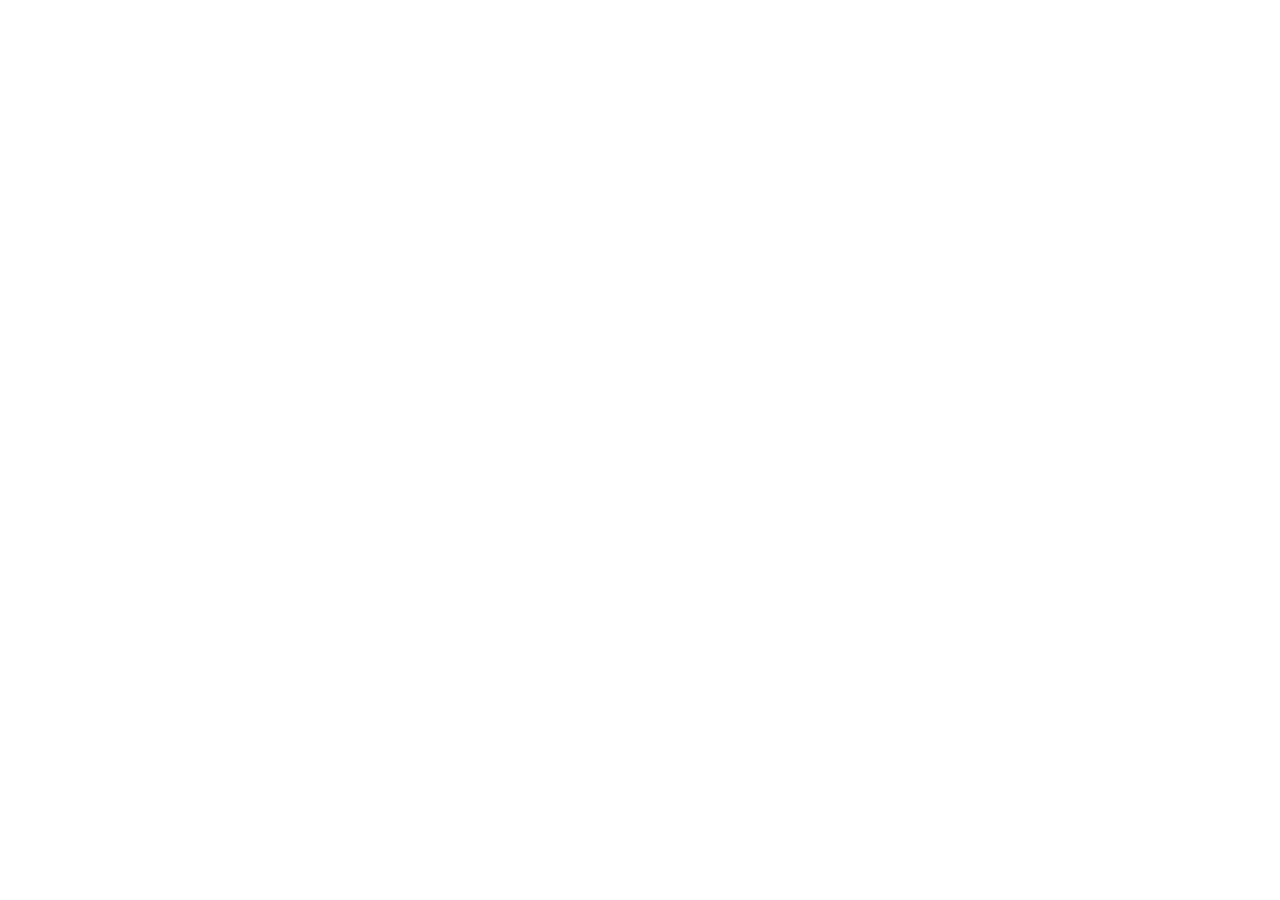
==== about.html @ 048cacef "Init : création du dépôt, arborescence des fichiers et structure HTML de base" ====
<!DOCTYPE html>
<html lang="en">
<head>
    <meta charset="UTF-8">
    <meta name="viewport" content="width=device-width, initial-scale=1.0">
    <title>A propos</title>
</head>
<body>
    
</body>
</html>
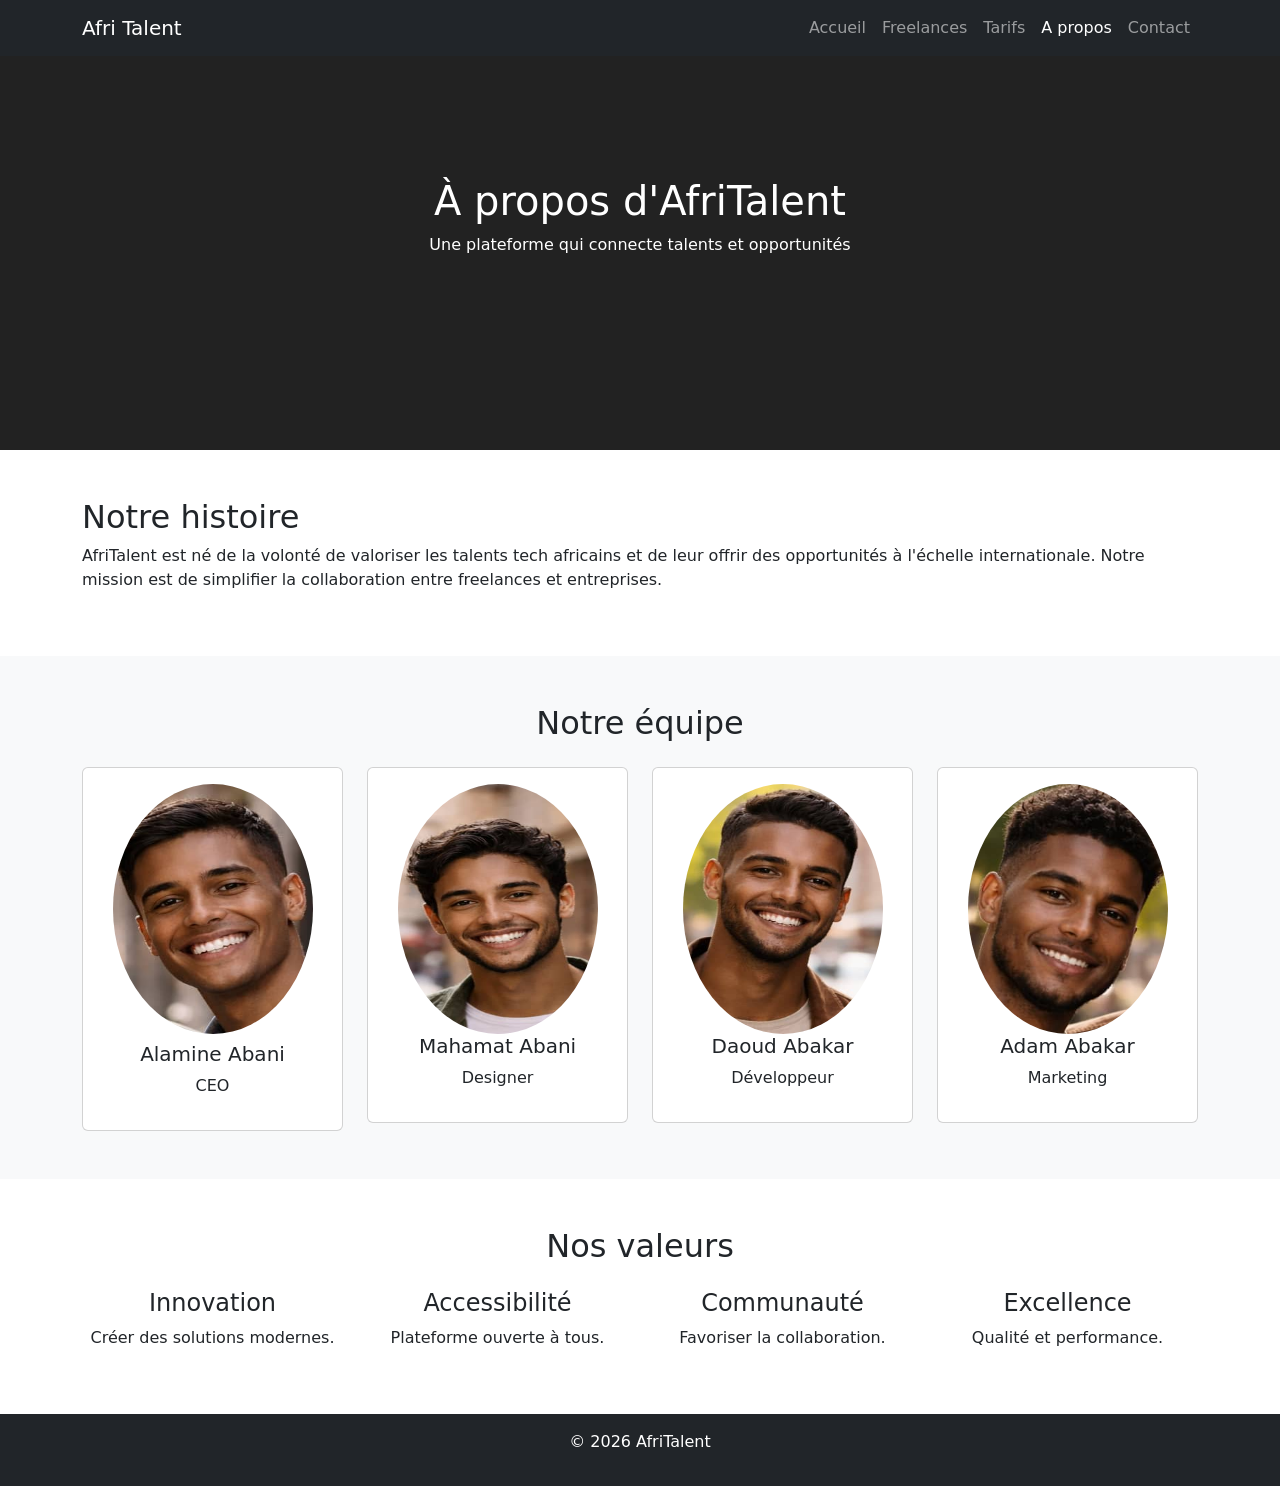
==== commit 6698ac24: "HTML : structure complète des 5 pages avec sections et contenu texte" ====
--- a/about.html
+++ b/about.html
@@ -3,9 +3,130 @@
 <head>
     <meta charset="UTF-8">
     <meta name="viewport" content="width=device-width, initial-scale=1.0">
-    <title>A propos</title>
+    <title>AfriTalent - A propos</title>
+
+     <link href="https://cdn.jsdelivr.net/npm/bootstrap@5.3.0/dist/css/bootstrap.min.css" rel="stylesheet">
+
+    <link rel="stylesheet" href="css/style.css">
 </head>
 <body>
-    
+  
+        <div id="loader">
+        <div class="spinner"></div>
+    </div>
+    <nav class="navbar navbar-expand-lg navbar-dark bg-dark fixed-top">
+        <div class="container">
+            <a class="navbar-brand" href="index.html">Afri <span>Talent</span></a>
+
+            <button class="navbar-toggler" data-bs-toggle="collapse" data-bs-target="#navMenu">
+                <span class="navbar-toggler-icon"></span>
+            </button>
+
+            <div class="collapse navbar-collapse" id="navMenu">
+                <ul class="navbar-nav ms-auto">
+                    <li class="nav-item"><a class="nav-link" href="index.html">Accueil</a></li>
+                    <li class="nav-item"><a class="nav-link" href="freelance.html">Freelances</a></li>
+                    <li class="nav-item"><a class="nav-link" href="tarif.html">Tarifs</a></li>
+                    <li class="nav-item"><a class="nav-link active" href="about.html">A propos</a></li>
+                    <li class="nav-item"><a class="nav-link" href="contact.html">Contact</a></li>
+                </ul>
+            </div>
+        </div>
+    </nav>
+
+    <main>
+
+    <section class="text-center text-white d-flex align-items-center" style="height:50vh; background:#222;">
+        <div class="container">
+            <h1>À propos d'AfriTalent</h1>
+            <p>Une plateforme qui connecte talents et opportunités</p>
+        </div>
+    </section>
+
+    <section class="py-5">
+        <div class="container">
+            <h2>Notre histoire</h2>
+            <p>
+                AfriTalent est né de la volonté de valoriser les talents tech africains et de leur offrir 
+                des opportunités à l'échelle internationale. Notre mission est de simplifier la collaboration 
+                entre freelances et entreprises.
+            </p>
+        </div>
+    </section>
+
+    <section class="py-5 bg-light text-center">
+        <div class="container">
+            <h2>Notre équipe</h2>
+
+            <div class="row mt-4">
+                <div class="col-md-3">
+                    <div class="card p-3">
+                        <img src="images/im7.jpeg" class="rounded-circle mx-auto" alt="" width="200" height="250">
+                        <h5 class="mt-2">Alamine Abani</h5>
+                        <p>CEO</p>
+                    </div>
+                </div>
+
+                <div class="col-md-3">
+                    <div class="card p-3">
+                        <img src="images/im8.jpeg" class="rounded-circle mx-auto" alt="" width="200" height="250">
+                        <h5>Mahamat Abani</h5>
+                            <p>Designer</p>
+                        </div>
+                    </div>
+
+                    <div class="col-md-3">
+                    <div class="card p-3">
+                        <img src="images/im9.jpeg" class="rounded-circle mx-auto" alt="" width="200" height="250">
+                        <h5>Daoud Abakar </h5>
+                        <p>Développeur</p>
+                    </div>
+                </div>
+
+                <div class="col-md-3">
+                    <div class="card p-3">
+                        <img src="images/im10.jpeg" class="rounded-circle mx-auto" alt="" width="200" height="250">
+                        <h5>Adam Abakar</h5>
+                        <p>Marketing</p>
+                    </div>
+                </div>
+            </div>
+        </div>
+    </section>
+
+    <section class="py-5 text-center">
+        <div class="container">
+            <h2>Nos valeurs</h2>
+
+            <div class="row mt-4">
+                <div class="col-md-3">
+                 <h4>Innovation</h4>
+                 <p>Créer des solutions modernes.</p>
+                </div>
+                <div class="col-md-3">
+                    <h4>Accessibilité</h4>
+                    <p>Plateforme ouverte à tous.</p>
+                </div>
+                <div class="col-md-3">
+                    <h4>Communauté</h4>
+                    <p>Favoriser la collaboration.</p>
+                </div>
+             <div class="col-md-3">
+                  <h4>Excellence</h4>
+                  <p>Qualité et performance.</p>
+             </div>
+         </div>
+     </div>
+    </section>
+
+    </main>
+
+    <footer class="bg-dark text-white text-center p-3">
+        <p>© 2026 AfriTalent</p>
+    </footer>
+
+    <script src="https://cdn.jsdelivr.net/npm/bootstrap@5.3.0/dist/js/bootstrap.bundle.min.js"></script>
+    <script src="js/main.js"></script>
+
 </body>
 </html>
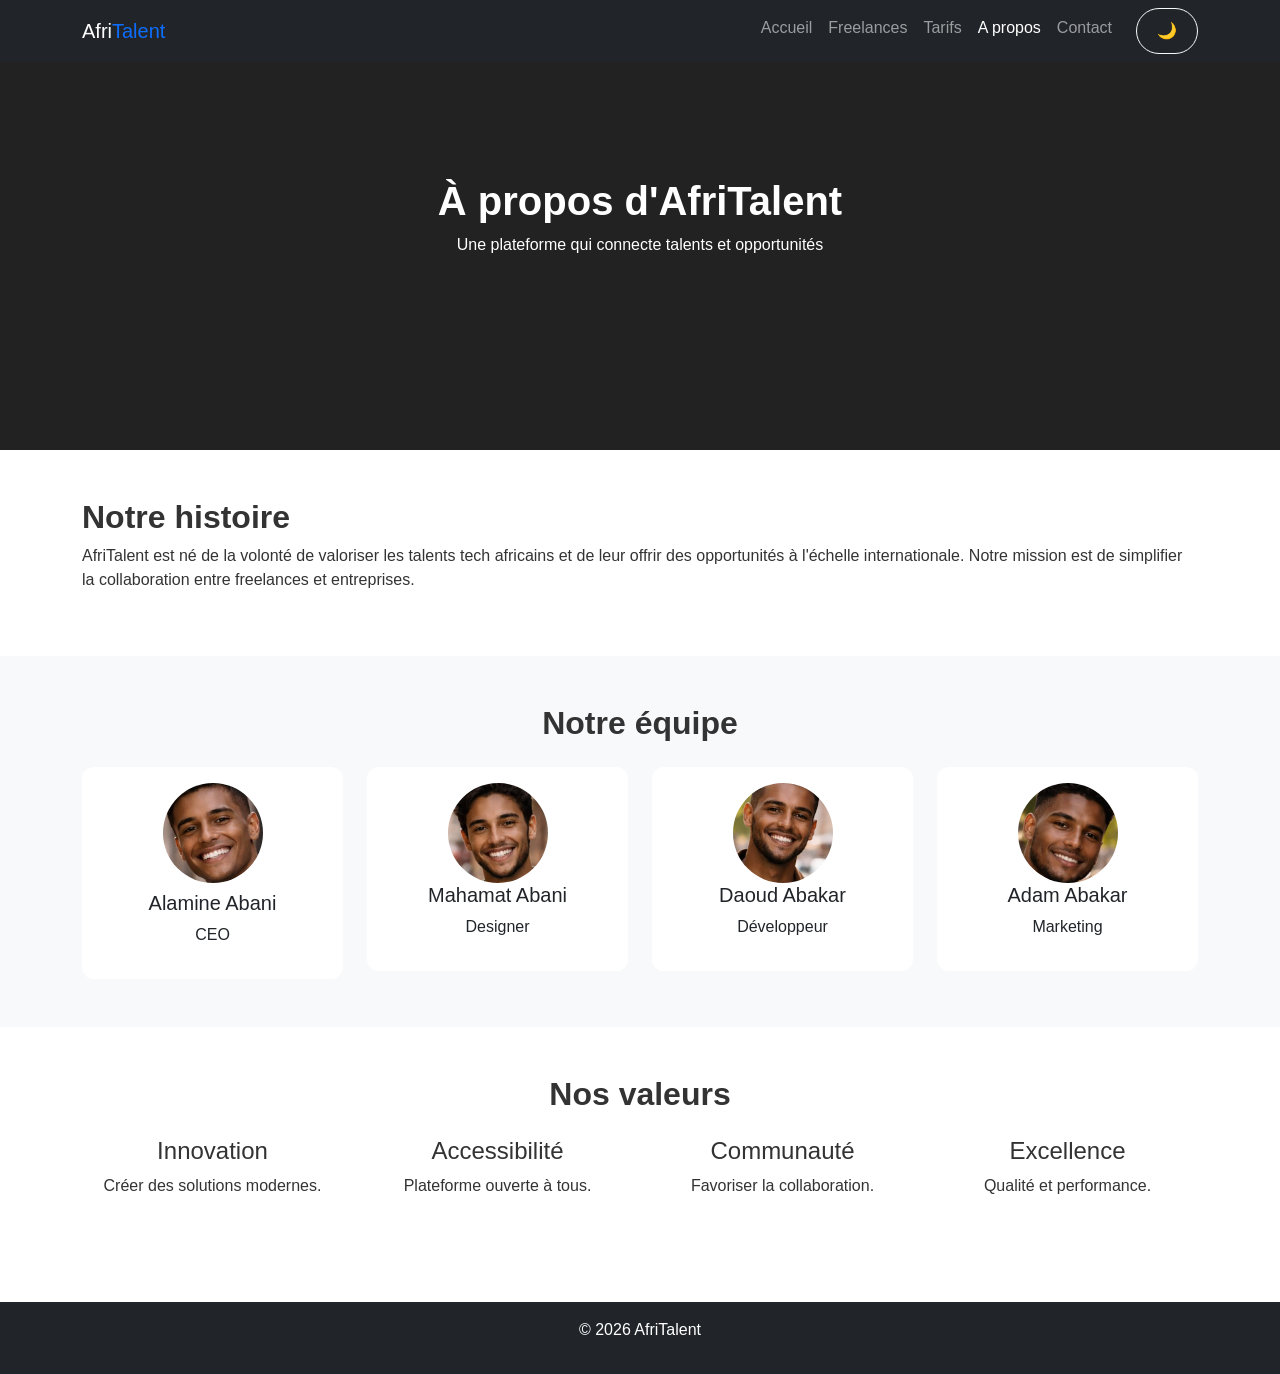
==== commit e1d2a8e3: "JS : dark mode avec localStorage, navbar dynamique au scrol" ====
--- a/about.html
+++ b/about.html
@@ -8,6 +8,7 @@
      <link href="https://cdn.jsdelivr.net/npm/bootstrap@5.3.0/dist/css/bootstrap.min.css" rel="stylesheet">
 
     <link rel="stylesheet" href="css/style.css">
+    <button id="topBtn" style="display:none;">↑</button>
 </head>
 <body>
   
@@ -16,7 +17,7 @@
     </div>
     <nav class="navbar navbar-expand-lg navbar-dark bg-dark fixed-top">
         <div class="container">
-            <a class="navbar-brand" href="index.html">Afri <span>Talent</span></a>
+            <a class="navbar-brand" href="index.html">Afri<span>Talent</span></a>
 
             <button class="navbar-toggler" data-bs-toggle="collapse" data-bs-target="#navMenu">
                 <span class="navbar-toggler-icon"></span>
@@ -29,6 +30,7 @@
                     <li class="nav-item"><a class="nav-link" href="tarif.html">Tarifs</a></li>
                     <li class="nav-item"><a class="nav-link active" href="about.html">A propos</a></li>
                     <li class="nav-item"><a class="nav-link" href="contact.html">Contact</a></li>
+                    <button id="darkModeToggle" class="btn btn-outline-light ms-3">🌙</button>
                 </ul>
             </div>
         </div>
--- a/css/style.css
+++ b/css/style.css
@@ -0,0 +1,158 @@
+:root {
+    --primary: #0d6efd;
+    --dark: #111;
+    --light: #f8f9fa;
+    --text: #333;
+    --radius: 12px;
+}
+
+* {
+    margin: 0;
+    padding: 0;
+    box-sizing: border-box;
+}
+
+body {
+    font-family: Arial, sans-serif;
+    color: var(--text);
+}
+
+.navbar {
+    transition: 0.3s;
+}
+
+.navbar-brand span {
+    color: var(--primary);
+}
+
+#hero {
+    background: linear-gradient(rgba(0,0,0,0.7), rgba(0,0,0,0.7));
+}
+
+#hero {
+    background: linear-gradient(135deg, #0d6efd, #000);
+    color: white;
+}
+
+.bento {
+    display: grid;
+    grid-template-columns: repeat(3, 1fr);
+    gap: 20px;
+}
+
+.bento .card:nth-child(1) {
+    grid-column: span 2;
+}
+
+.bento .card:nth-child(4) {
+    grid-row: span 2;
+}
+
+
+#hero h1 {
+    font-size: 2.8rem;
+    font-weight: bold;
+}
+
+#hero em {
+    color: var(--primary);
+    font-style: normal;
+}
+
+#hero p {
+    font-size: 1.2rem;
+}
+
+section {
+    padding: 60px 0;
+}
+.card {
+    border: none;
+    border-radius: var(--radius);
+    transition: 0.3s;
+}
+
+.card:hover {
+    transform: translateY(-10px) scale(1.02);
+    box-shadow: 0 10px 25px rgba(0,0,0,0.15);
+}
+
+.btn {
+    border-radius: 30px;
+    padding: 10px 20px;
+}
+.carousel-item {
+    min-height: 200px;
+}
+
+.carousel-item p {
+    font-size: 1.2rem;
+}
+
+h1, h2, h3 {
+    font-weight: bold;
+}
+
+footer {
+    margin-top: 40px;
+}
+
+.rounded-circle {
+    width: 100px;
+    height: 100px;
+    object-fit: cover;
+}
+
+.badge {
+    font-size: 0.8rem;
+}
+
+form input, form textarea, form select {
+    border-radius: var(--radius);
+}
+
+iframe {
+    border-radius: var(--radius);
+}
+/*rendre flexible*/
+@media (max-width: 768px) {
+    #hero h1 {
+        font-size: 2rem;
+    }
+}
+/* pour tablette */
+@media (max-width: 992px) {
+    .bento {
+        grid-template-columns: repeat(2, 1fr);
+    }
+}
+
+/* pour telephone */
+@media (max-width: 768px) {
+
+    #hero {
+        height: auto;
+        padding: 80px 20px;
+    }
+
+    #hero h1 {
+        font-size: 1.8rem;
+    }
+
+    .bento {
+        grid-template-columns: 1fr;
+    }
+
+    .navbar {
+        text-align: center;
+    }
+}
+#topBtn {
+    position: fixed;
+    bottom: 20px;
+    right: 20px;
+    padding: 10px;
+    border: none;
+    background: blue;
+    color: white;
+}
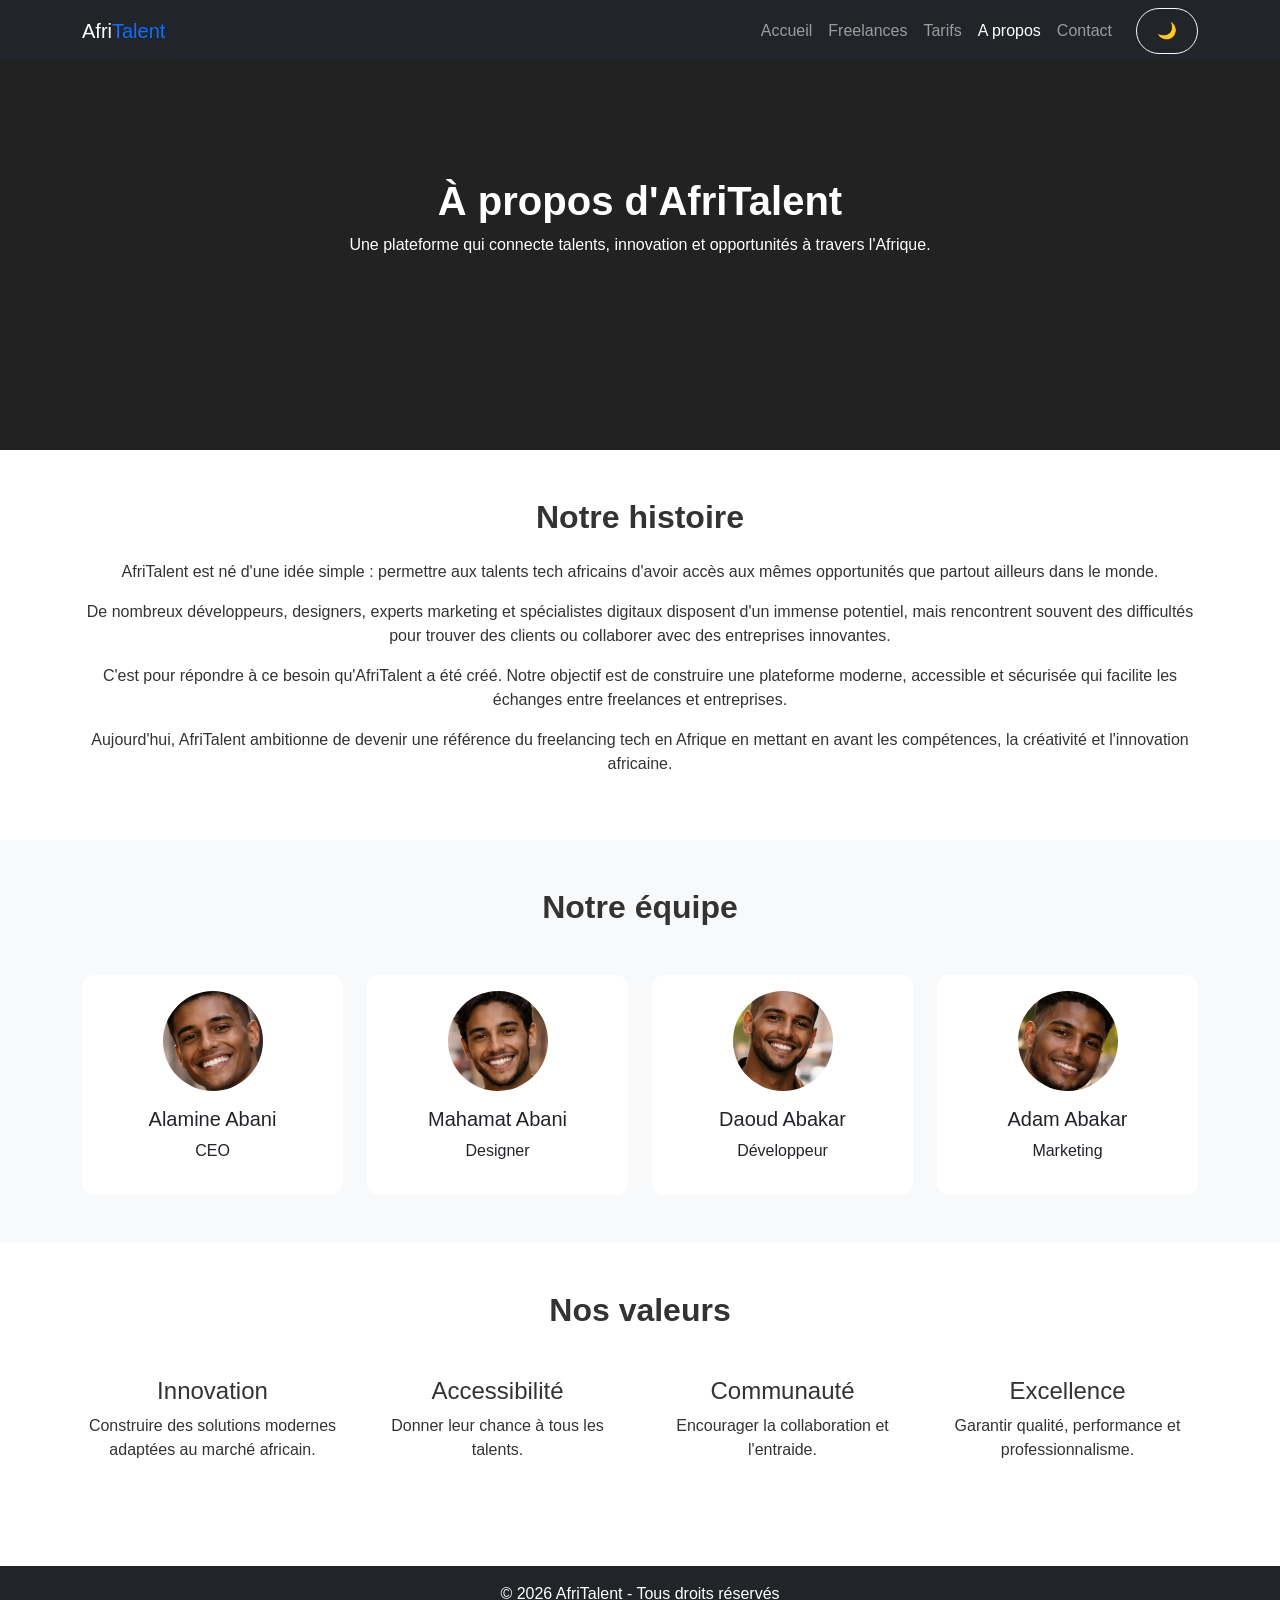
==== commit 375421cf: "JS : compteurs animés au scroll et animations fade-in des sections" ====
--- a/about.html
+++ b/about.html
@@ -1,133 +1,317 @@
 <!DOCTYPE html>
-<html lang="en">
+<html lang="fr">
 <head>
     <meta charset="UTF-8">
     <meta name="viewport" content="width=device-width, initial-scale=1.0">
     <title>AfriTalent - A propos</title>
 
-     <link href="https://cdn.jsdelivr.net/npm/bootstrap@5.3.0/dist/css/bootstrap.min.css" rel="stylesheet">
+    <link href="https://cdn.jsdelivr.net/npm/bootstrap@5.3.0/dist/css/bootstrap.min.css" rel="stylesheet">
 
     <link rel="stylesheet" href="css/style.css">
+</head>
+
+<body>
+
     <button id="topBtn" style="display:none;">↑</button>
-</head>
-<body>
-  
-        <div id="loader">
+
+    <div id="loader">
         <div class="spinner"></div>
     </div>
+
     <nav class="navbar navbar-expand-lg navbar-dark bg-dark fixed-top">
+
         <div class="container">
-            <a class="navbar-brand" href="index.html">Afri<span>Talent</span></a>
-
-            <button class="navbar-toggler" data-bs-toggle="collapse" data-bs-target="#navMenu">
+
+            <a class="navbar-brand" href="index.html">
+                Afri<span>Talent</span>
+            </a>
+
+            <button 
+                class="navbar-toggler"
+                data-bs-toggle="collapse"
+                data-bs-target="#navMenu"
+            >
                 <span class="navbar-toggler-icon"></span>
             </button>
 
             <div class="collapse navbar-collapse" id="navMenu">
-                <ul class="navbar-nav ms-auto">
-                    <li class="nav-item"><a class="nav-link" href="index.html">Accueil</a></li>
-                    <li class="nav-item"><a class="nav-link" href="freelance.html">Freelances</a></li>
-                    <li class="nav-item"><a class="nav-link" href="tarif.html">Tarifs</a></li>
-                    <li class="nav-item"><a class="nav-link active" href="about.html">A propos</a></li>
-                    <li class="nav-item"><a class="nav-link" href="contact.html">Contact</a></li>
-                    <button id="darkModeToggle" class="btn btn-outline-light ms-3">🌙</button>
+
+                <ul class="navbar-nav ms-auto align-items-center">
+
+                    <li class="nav-item">
+                        <a class="nav-link" href="index.html">
+                            Accueil
+                        </a>
+                    </li>
+
+                    <li class="nav-item">
+                        <a class="nav-link" href="freelance.html">
+                            Freelances
+                        </a>
+                    </li>
+
+                    <li class="nav-item">
+                        <a class="nav-link" href="tarif.html">
+                            Tarifs
+                        </a>
+                    </li>
+
+                    <li class="nav-item">
+                        <a class="nav-link active" href="about.html">
+                            A propos
+                        </a>
+                    </li>
+
+                    <li class="nav-item">
+                        <a class="nav-link" href="contact.html">
+                            Contact
+                        </a>
+                    </li>
+
+                    <li class="nav-item">
+                        <button id="darkModeToggle" class="btn btn-outline-light ms-3">
+                            🌙
+                        </button>
+                    </li>
+
                 </ul>
-            </div>
+
+            </div>
+
         </div>
+
     </nav>
 
     <main>
 
-    <section class="text-center text-white d-flex align-items-center" style="height:50vh; background:#222;">
-        <div class="container">
-            <h1>À propos d'AfriTalent</h1>
-            <p>Une plateforme qui connecte talents et opportunités</p>
-        </div>
-    </section>
-
-    <section class="py-5">
-        <div class="container">
-            <h2>Notre histoire</h2>
-            <p>
-                AfriTalent est né de la volonté de valoriser les talents tech africains et de leur offrir 
-                des opportunités à l'échelle internationale. Notre mission est de simplifier la collaboration 
-                entre freelances et entreprises.
-            </p>
-        </div>
-    </section>
-
-    <section class="py-5 bg-light text-center">
-        <div class="container">
-            <h2>Notre équipe</h2>
-
-            <div class="row mt-4">
-                <div class="col-md-3">
-                    <div class="card p-3">
-                        <img src="images/im7.jpeg" class="rounded-circle mx-auto" alt="" width="200" height="250">
-                        <h5 class="mt-2">Alamine Abani</h5>
-                        <p>CEO</p>
-                    </div>
+        <section 
+            class="text-center text-white d-flex align-items-center"
+            style="height:50vh; background:#222;"
+        >
+
+            <div class="container">
+
+                <h1>À propos d'AfriTalent</h1>
+
+                <p>
+                    Une plateforme qui connecte talents,
+                    innovation et opportunités à travers l'Afrique.
+                </p>
+
+            </div>
+
+        </section>
+
+        <section class="py-5 hidden">
+
+            <div class="container">
+
+                <h2 class="mb-4 text-center">
+                    Notre histoire
+                </h2>
+
+                <p class="text-center">
+                    AfriTalent est né d'une idée simple :
+                    permettre aux talents tech africains
+                    d'avoir accès aux mêmes opportunités
+                    que partout ailleurs dans le monde.
+                </p>
+
+                <p class="text-center">
+                    De nombreux développeurs, designers,
+                    experts marketing et spécialistes digitaux
+                    disposent d'un immense potentiel,
+                    mais rencontrent souvent des difficultés
+                    pour trouver des clients ou collaborer
+                    avec des entreprises innovantes.
+                </p>
+
+                <p class="text-center">
+                    C'est pour répondre à ce besoin qu'AfriTalent
+                    a été créé. Notre objectif est de construire
+                    une plateforme moderne, accessible et sécurisée
+                    qui facilite les échanges entre freelances
+                    et entreprises.
+                </p>
+
+                <p class="text-center">
+                    Aujourd'hui, AfriTalent ambitionne de devenir
+                    une référence du freelancing tech en Afrique
+                    en mettant en avant les compétences,
+                    la créativité et l'innovation africaine.
+                </p>
+
+            </div>
+
+        </section>
+
+        <section class="py-5 bg-light text-center hidden">
+
+            <div class="container">
+
+                <h2>Notre équipe</h2>
+
+                <div class="row mt-4 g-4">
+
+                    <div class="col-md-3">
+
+                        <div class="card p-3 h-100">
+
+                            <img 
+                                src="images/im7.jpeg"
+                                class="rounded-circle mx-auto"
+                                width="200"
+                                height="250"
+                            >
+
+                            <h5 class="mt-3">
+                                Alamine Abani
+                            </h5>
+
+                            <p>CEO</p>
+
+                        </div>
+
+                    </div>
+
+                    <div class="col-md-3">
+
+                        <div class="card p-3 h-100">
+
+                            <img 
+                                src="images/im8.jpeg"
+                                class="rounded-circle mx-auto"
+                                width="200"
+                                height="250"
+                            >
+
+                            <h5 class="mt-3">
+                                Mahamat Abani
+                            </h5>
+
+                            <p>Designer</p>
+
+                        </div>
+
+                    </div>
+
+                    <div class="col-md-3">
+
+                        <div class="card p-3 h-100">
+
+                            <img 
+                                src="images/im9.jpeg"
+                                class="rounded-circle mx-auto"
+                                width="200"
+                                height="250"
+                            >
+
+                            <h5 class="mt-3">
+                                Daoud Abakar
+                            </h5>
+
+                            <p>Développeur</p>
+
+                        </div>
+
+                    </div>
+
+                    <div class="col-md-3">
+
+                        <div class="card p-3 h-100">
+
+                            <img 
+                                src="images/im10.jpeg"
+                                class="rounded-circle mx-auto"
+                                width="200"
+                                height="250"
+                            >
+
+                            <h5 class="mt-3">
+                                Adam Abakar
+                            </h5>
+
+                            <p>Marketing</p>
+
+                        </div>
+
+                    </div>
+
                 </div>
 
-                <div class="col-md-3">
-                    <div class="card p-3">
-                        <img src="images/im8.jpeg" class="rounded-circle mx-auto" alt="" width="200" height="250">
-                        <h5>Mahamat Abani</h5>
-                            <p>Designer</p>
-                        </div>
-                    </div>
-
-                    <div class="col-md-3">
-                    <div class="card p-3">
-                        <img src="images/im9.jpeg" class="rounded-circle mx-auto" alt="" width="200" height="250">
-                        <h5>Daoud Abakar </h5>
-                        <p>Développeur</p>
-                    </div>
+            </div>
+
+        </section>
+
+        <section class="py-5 text-center hidden">
+
+            <div class="container">
+
+                <h2>Nos valeurs</h2>
+
+                <div class="row mt-5">
+
+                    <div class="col-md-3">
+
+                        <h4>Innovation</h4>
+
+                        <p>
+                            Construire des solutions modernes
+                            adaptées au marché africain.
+                        </p>
+
+                    </div>
+
+                    <div class="col-md-3">
+
+                        <h4>Accessibilité</h4>
+
+                        <p>
+                            Donner leur chance à tous les talents.
+                        </p>
+
+                    </div>
+
+                    <div class="col-md-3">
+
+                        <h4>Communauté</h4>
+
+                        <p>
+                            Encourager la collaboration
+                            et l'entraide.
+                        </p>
+
+                    </div>
+
+                    <div class="col-md-3">
+
+                        <h4>Excellence</h4>
+
+                        <p>
+                            Garantir qualité,
+                            performance et professionnalisme.
+                        </p>
+
+                    </div>
+
                 </div>
 
-                <div class="col-md-3">
-                    <div class="card p-3">
-                        <img src="images/im10.jpeg" class="rounded-circle mx-auto" alt="" width="200" height="250">
-                        <h5>Adam Abakar</h5>
-                        <p>Marketing</p>
-                    </div>
-                </div>
-            </div>
-        </div>
-    </section>
-
-    <section class="py-5 text-center">
-        <div class="container">
-            <h2>Nos valeurs</h2>
-
-            <div class="row mt-4">
-                <div class="col-md-3">
-                 <h4>Innovation</h4>
-                 <p>Créer des solutions modernes.</p>
-                </div>
-                <div class="col-md-3">
-                    <h4>Accessibilité</h4>
-                    <p>Plateforme ouverte à tous.</p>
-                </div>
-                <div class="col-md-3">
-                    <h4>Communauté</h4>
-                    <p>Favoriser la collaboration.</p>
-                </div>
-             <div class="col-md-3">
-                  <h4>Excellence</h4>
-                  <p>Qualité et performance.</p>
-             </div>
-         </div>
-     </div>
-    </section>
+            </div>
+
+        </section>
 
     </main>
 
     <footer class="bg-dark text-white text-center p-3">
-        <p>© 2026 AfriTalent</p>
+
+        <p>
+            © 2026 AfriTalent - Tous droits réservés
+        </p>
+
     </footer>
 
     <script src="https://cdn.jsdelivr.net/npm/bootstrap@5.3.0/dist/js/bootstrap.bundle.min.js"></script>
+
     <script src="js/main.js"></script>
 
 </body>
--- a/css/style.css
+++ b/css/style.css
@@ -155,4 +155,34 @@
     border: none;
     background: blue;
     color: white;
+}
+/*le bouton dark/light*/
+.dark-mode {
+    background-color: #121212;
+    color: white;
+}
+
+.dark-mode section {
+    background-color: #121212 !important;
+    color: white;
+}
+
+.dark-mode .card {
+    background-color: #1e1e1e;
+    color: white;
+}
+
+.dark-mode footer {
+    background-color: black !important;
+}
+
+.hidden {
+    opacity: 0;
+    transform: translateY(50px);
+    transition: all 0.8s ease;
+}
+
+.show {
+    opacity: 1;
+    transform: translateY(0);
 }
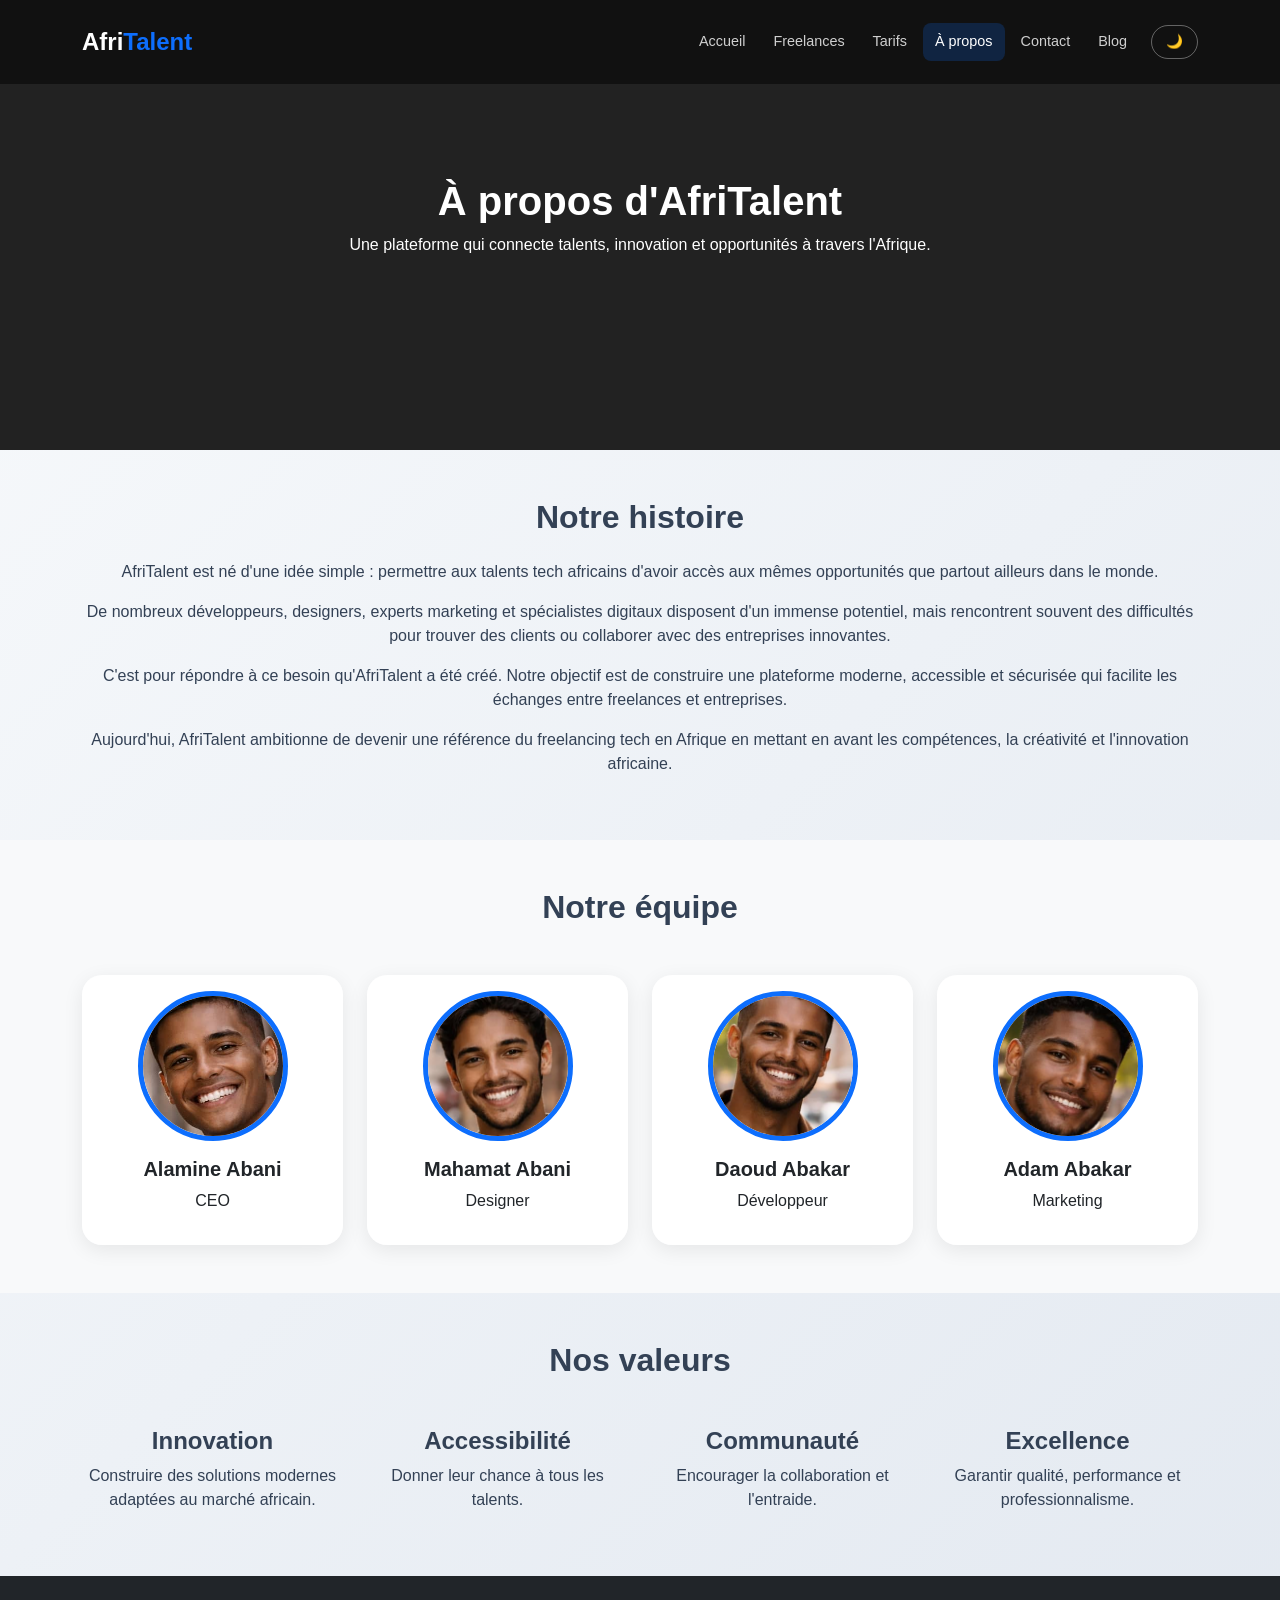
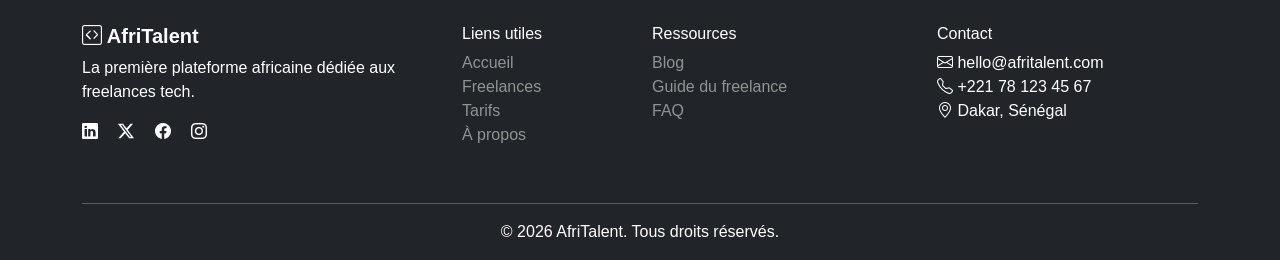
==== commit efa38636: ": Finalisation : corrections responsive, optimisation du code et commentaires" ====
--- a/about.html
+++ b/about.html
@@ -3,316 +3,155 @@
 <head>
     <meta charset="UTF-8">
     <meta name="viewport" content="width=device-width, initial-scale=1.0">
-    <title>AfriTalent - A propos</title>
-
+    <title>AfriTalent - À propos</title>
     <link href="https://cdn.jsdelivr.net/npm/bootstrap@5.3.0/dist/css/bootstrap.min.css" rel="stylesheet">
-
+    <link rel="stylesheet" href="https://cdn.jsdelivr.net/npm/bootstrap-icons@1.11.3/font/bootstrap-icons.min.css">
     <link rel="stylesheet" href="css/style.css">
 </head>
-
 <body>
 
+    <div id="loader"><div class="spinner"></div></div>
     <button id="topBtn" style="display:none;">↑</button>
+    <div id="navOverlay" class="nav-overlay"></div>
 
-    <div id="loader">
-        <div class="spinner"></div>
-    </div>
-
-    <nav class="navbar navbar-expand-lg navbar-dark bg-dark fixed-top">
-
-        <div class="container">
-
-            <a class="navbar-brand" href="index.html">
-                Afri<span>Talent</span>
-            </a>
-
-            <button 
-                class="navbar-toggler"
-                data-bs-toggle="collapse"
-                data-bs-target="#navMenu"
-            >
-                <span class="navbar-toggler-icon"></span>
+    <nav class="navbar fixed-top">
+        <div class="container d-flex align-items-center justify-content-between py-2">
+            <a class="navbar-brand text-white fw-bold" href="index.html">Afri<span>Talent</span></a>
+            <button class="burger-btn" id="burgerBtn" aria-label="Menu">
+                <span class="bar"></span><span class="bar"></span><span class="bar"></span>
             </button>
-
-            <div class="collapse navbar-collapse" id="navMenu">
-
-                <ul class="navbar-nav ms-auto align-items-center">
-
-                    <li class="nav-item">
-                        <a class="nav-link" href="index.html">
-                            Accueil
-                        </a>
-                    </li>
-
-                    <li class="nav-item">
-                        <a class="nav-link" href="freelance.html">
-                            Freelances
-                        </a>
-                    </li>
-
-                    <li class="nav-item">
-                        <a class="nav-link" href="tarif.html">
-                            Tarifs
-                        </a>
-                    </li>
-
-                    <li class="nav-item">
-                        <a class="nav-link active" href="about.html">
-                            A propos
-                        </a>
-                    </li>
-
-                    <li class="nav-item">
-                        <a class="nav-link" href="contact.html">
-                            Contact
-                        </a>
-                    </li>
-
-                    <li class="nav-item">
-                        <button id="darkModeToggle" class="btn btn-outline-light ms-3">
-                            🌙
-                        </button>
-                    </li>
-
-                </ul>
-
+            <div class="nav-menu" id="navMenu">
+                <a class="nav-link" href="index.html">Accueil</a>
+                <a class="nav-link" href="freelance.html">Freelances</a>
+                <a class="nav-link" href="tarif.html">Tarifs</a>
+                <a class="nav-link active" href="about.html">À propos</a>
+                <a class="nav-link" href="contact.html">Contact</a>
+                <a class="nav-link" href="blog.html">Blog</a>
+                <button id="darkModeToggle">🌙</button>
             </div>
-
         </div>
-
     </nav>
 
     <main>
 
-        <section 
-            class="text-center text-white d-flex align-items-center"
-            style="height:50vh; background:#222;"
-        >
-
+        <section class="text-center text-white d-flex align-items-center" style="height:50vh; background:#222;">
             <div class="container">
-
                 <h1>À propos d'AfriTalent</h1>
-
-                <p>
-                    Une plateforme qui connecte talents,
-                    innovation et opportunités à travers l'Afrique.
-                </p>
-
+                <p>Une plateforme qui connecte talents, innovation et opportunités à travers l'Afrique.</p>
             </div>
-
         </section>
 
         <section class="py-5 hidden">
-
             <div class="container">
-
-                <h2 class="mb-4 text-center">
-                    Notre histoire
-                </h2>
-
-                <p class="text-center">
-                    AfriTalent est né d'une idée simple :
-                    permettre aux talents tech africains
-                    d'avoir accès aux mêmes opportunités
-                    que partout ailleurs dans le monde.
-                </p>
-
-                <p class="text-center">
-                    De nombreux développeurs, designers,
-                    experts marketing et spécialistes digitaux
-                    disposent d'un immense potentiel,
-                    mais rencontrent souvent des difficultés
-                    pour trouver des clients ou collaborer
-                    avec des entreprises innovantes.
-                </p>
-
-                <p class="text-center">
-                    C'est pour répondre à ce besoin qu'AfriTalent
-                    a été créé. Notre objectif est de construire
-                    une plateforme moderne, accessible et sécurisée
-                    qui facilite les échanges entre freelances
-                    et entreprises.
-                </p>
-
-                <p class="text-center">
-                    Aujourd'hui, AfriTalent ambitionne de devenir
-                    une référence du freelancing tech en Afrique
-                    en mettant en avant les compétences,
-                    la créativité et l'innovation africaine.
-                </p>
-
+                <h2 class="mb-4 text-center">Notre histoire</h2>
+                <p class="text-center">AfriTalent est né d'une idée simple : permettre aux talents tech africains d'avoir accès aux mêmes opportunités que partout ailleurs dans le monde.</p>
+                <p class="text-center">De nombreux développeurs, designers, experts marketing et spécialistes digitaux disposent d'un immense potentiel, mais rencontrent souvent des difficultés pour trouver des clients ou collaborer avec des entreprises innovantes.</p>
+                <p class="text-center">C'est pour répondre à ce besoin qu'AfriTalent a été créé. Notre objectif est de construire une plateforme moderne, accessible et sécurisée qui facilite les échanges entre freelances et entreprises.</p>
+                <p class="text-center">Aujourd'hui, AfriTalent ambitionne de devenir une référence du freelancing tech en Afrique en mettant en avant les compétences, la créativité et l'innovation africaine.</p>
             </div>
-
         </section>
 
         <section class="py-5 bg-light text-center hidden">
-
             <div class="container">
-
                 <h2>Notre équipe</h2>
-
                 <div class="row mt-4 g-4">
-
                     <div class="col-md-3">
-
                         <div class="card p-3 h-100">
-
-                            <img 
-                                src="images/im7.jpeg"
-                                class="rounded-circle mx-auto"
-                                width="200"
-                                height="250"
-                            >
-
-                            <h5 class="mt-3">
-                                Alamine Abani
-                            </h5>
-
-                            <p>CEO</p>
-
+                            <img src="images/im7.jpeg" class="rounded-circle mx-auto" width="150" height="150" alt="Alamine Abani">
+                            <h5 class="mt-3">Alamine Abani</h5><p>CEO</p>
                         </div>
-
                     </div>
-
                     <div class="col-md-3">
-
                         <div class="card p-3 h-100">
-
-                            <img 
-                                src="images/im8.jpeg"
-                                class="rounded-circle mx-auto"
-                                width="200"
-                                height="250"
-                            >
-
-                            <h5 class="mt-3">
-                                Mahamat Abani
-                            </h5>
-
-                            <p>Designer</p>
-
+                            <img src="images/im8.jpeg" class="rounded-circle mx-auto" width="150" height="150" alt="Mahamat Abani">
+                            <h5 class="mt-3">Mahamat Abani</h5><p>Designer</p>
                         </div>
-
                     </div>
-
                     <div class="col-md-3">
-
                         <div class="card p-3 h-100">
-
-                            <img 
-                                src="images/im9.jpeg"
-                                class="rounded-circle mx-auto"
-                                width="200"
-                                height="250"
-                            >
-
-                            <h5 class="mt-3">
-                                Daoud Abakar
-                            </h5>
-
-                            <p>Développeur</p>
-
+                            <img src="images/im9.jpeg" class="rounded-circle mx-auto" width="150" height="150" alt="Daoud Abakar">
+                            <h5 class="mt-3">Daoud Abakar</h5><p>Développeur</p>
                         </div>
-
                     </div>
-
                     <div class="col-md-3">
-
                         <div class="card p-3 h-100">
-
-                            <img 
-                                src="images/im10.jpeg"
-                                class="rounded-circle mx-auto"
-                                width="200"
-                                height="250"
-                            >
-
-                            <h5 class="mt-3">
-                                Adam Abakar
-                            </h5>
-
-                            <p>Marketing</p>
-
+                            <img src="images/im10.jpeg" class="rounded-circle mx-auto" width="150" height="150" alt="Adam Abakar">
+                            <h5 class="mt-3">Adam Abakar</h5><p>Marketing</p>
                         </div>
-
                     </div>
-
                 </div>
-
             </div>
-
         </section>
 
         <section class="py-5 text-center hidden">
-
             <div class="container">
-
                 <h2>Nos valeurs</h2>
-
                 <div class="row mt-5">
-
                     <div class="col-md-3">
-
                         <h4>Innovation</h4>
-
-                        <p>
-                            Construire des solutions modernes
-                            adaptées au marché africain.
-                        </p>
-
+                        <p>Construire des solutions modernes adaptées au marché africain.</p>
                     </div>
-
                     <div class="col-md-3">
-
                         <h4>Accessibilité</h4>
-
-                        <p>
-                            Donner leur chance à tous les talents.
-                        </p>
-
+                        <p>Donner leur chance à tous les talents.</p>
                     </div>
-
                     <div class="col-md-3">
-
                         <h4>Communauté</h4>
-
-                        <p>
-                            Encourager la collaboration
-                            et l'entraide.
-                        </p>
-
+                        <p>Encourager la collaboration et l'entraide.</p>
                     </div>
-
                     <div class="col-md-3">
-
                         <h4>Excellence</h4>
-
-                        <p>
-                            Garantir qualité,
-                            performance et professionnalisme.
-                        </p>
-
+                        <p>Garantir qualité, performance et professionnalisme.</p>
                     </div>
-
                 </div>
-
             </div>
-
         </section>
 
     </main>
 
-    <footer class="bg-dark text-white text-center p-3">
-
-        <p>
-            © 2026 AfriTalent - Tous droits réservés
-        </p>
-
+    <footer class="bg-dark text-white pt-5 pb-3">
+        <div class="container">
+            <div class="row">
+                <div class="col-md-4 mb-4">
+                    <h5><i class="bi bi-code-square"></i> AfriTalent</h5>
+                    <p>La première plateforme africaine dédiée aux freelances tech.</p>
+                    <a href="#" class="text-white me-3"><i class="bi bi-linkedin"></i></a>
+                    <a href="#" class="text-white me-3"><i class="bi bi-twitter-x"></i></a>
+                    <a href="#" class="text-white me-3"><i class="bi bi-facebook"></i></a>
+                    <a href="#" class="text-white"><i class="bi bi-instagram"></i></a>
+                </div>
+                <div class="col-md-2 mb-4">
+                    <h6>Liens utiles</h6>
+                    <ul class="list-unstyled">
+                        <li><a href="index.html" class="text-white-50 text-decoration-none">Accueil</a></li>
+                        <li><a href="freelance.html" class="text-white-50 text-decoration-none">Freelances</a></li>
+                        <li><a href="tarif.html" class="text-white-50 text-decoration-none">Tarifs</a></li>
+                        <li><a href="about.html" class="text-white-50 text-decoration-none">À propos</a></li>
+                    </ul>
+                </div>
+                <div class="col-md-3 mb-4">
+                    <h6>Ressources</h6>
+                    <ul class="list-unstyled">
+                        <li><a href="blog.html" class="text-white-50 text-decoration-none">Blog</a></li>
+                        <li><a href="#" class="text-white-50 text-decoration-none">Guide du freelance</a></li>
+                        <li><a href="#" class="text-white-50 text-decoration-none">FAQ</a></li>
+                    </ul>
+                </div>
+                <div class="col-md-3 mb-4">
+                    <h6>Contact</h6>
+                    <ul class="list-unstyled">
+                        <li><i class="bi bi-envelope"></i> hello@afritalent.com</li>
+                        <li><i class="bi bi-telephone"></i> +221 78 123 45 67</li>
+                        <li><i class="bi bi-geo-alt"></i> Dakar, Sénégal</li>
+                    </ul>
+                </div>
+            </div>
+            <hr>
+            <p class="text-center mb-0">© <span id="currentYear"></span> AfriTalent. Tous droits réservés.</p>
+        </div>
     </footer>
 
     <script src="https://cdn.jsdelivr.net/npm/bootstrap@5.3.0/dist/js/bootstrap.bundle.min.js"></script>
-
     <script src="js/main.js"></script>
-
 </body>
 </html>
--- a/css/style.css
+++ b/css/style.css
@@ -1,188 +1,550 @@
 :root {
     --primary: #0d6efd;
-    --dark: #111;
-    --light: #f8f9fa;
-    --text: #333;
-    --radius: 12px;
-}
-
-* {
-    margin: 0;
+    --secondary: #6610f2;
+    --dark: #0f172a;
+    --light: #f8fafc;
+    --text: #334155;
+    --white: #ffffff;
+    --radius: 20px;
+    --section-padding: 80px;
+    --transition: 0.4s;
+    --title-size: 3rem;
+    --text-size: 1rem;
+}
+
+* { margin: 0; padding: 0; box-sizing: border-box; }
+html { scroll-behavior: smooth; }
+body {
+    font-family: "Segoe UI", sans-serif;
+    color: var(--text);
+    background: linear-gradient(135deg, #f8fafc, #e2e8f0);
+    overflow-x: hidden;
+}
+
+/* =====================
+   NAVBAR
+===================== */
+.navbar {
+    backdrop-filter: blur(15px);
+    background: rgba(17, 17, 17, 0.95) !important;
+    transition: var(--transition);
     padding: 0;
-    box-sizing: border-box;
-}
-
-body {
-    font-family: Arial, sans-serif;
-    color: var(--text);
-}
-
-.navbar {
-    transition: 0.3s;
-}
-
-.navbar-brand span {
-    color: var(--primary);
-}
-
+}
+
+.navbar-brand {
+    font-weight: bold;
+    font-size: 1.5rem;
+    padding: 1rem 0;
+}
+
+.navbar-brand span { color: var(--primary); }
+
+/* =====================
+   MENU BURGER CUSTOM
+===================== */
+
+/* Bouton burger */
+.burger-btn {
+    display: none;
+    flex-direction: column;
+    justify-content: center;
+    align-items: center;
+    width: 44px;
+    height: 44px;
+    background: transparent;
+    border: 2px solid rgba(255,255,255,0.3);
+    border-radius: 8px;
+    cursor: pointer;
+    gap: 5px;
+    transition: .3s;
+    padding: 0;
+    z-index: 1100;
+}
+
+.burger-btn:hover {
+    border-color: var(--primary);
+    background: rgba(13,110,253,0.1);
+}
+
+.burger-btn .bar {
+    width: 22px;
+    height: 2px;
+    background: white;
+    border-radius: 2px;
+    transition: all .35s ease;
+    transform-origin: center;
+}
+
+/* Animation X quand ouvert */
+.burger-btn.open .bar:nth-child(1) {
+    transform: translateY(7px) rotate(45deg);
+}
+.burger-btn.open .bar:nth-child(2) {
+    opacity: 0;
+    transform: scaleX(0);
+}
+.burger-btn.open .bar:nth-child(3) {
+    transform: translateY(-7px) rotate(-45deg);
+}
+
+/* Menu overlay mobile */
+.nav-menu {
+    display: flex;
+    align-items: center;
+    gap: 4px;
+}
+
+.nav-menu .nav-link {
+    color: rgba(255,255,255,0.8) !important;
+    padding: 8px 14px;
+    border-radius: 8px;
+    font-size: 0.9rem;
+    transition: .3s;
+    white-space: nowrap;
+}
+
+.nav-menu .nav-link:hover,
+.nav-menu .nav-link.active {
+    color: white !important;
+    background: rgba(13,110,253,0.2);
+}
+
+/* Bouton dark mode dans nav */
+#darkModeToggle {
+    border-radius: 50px;
+    padding: 6px 14px;
+    font-size: 0.85rem;
+    border: 1.5px solid rgba(255,255,255,0.35);
+    background: transparent;
+    color: white;
+    cursor: pointer;
+    transition: .3s;
+    margin-left: 8px;
+}
+
+#darkModeToggle:hover {
+    background: rgba(255,255,255,0.1);
+    border-color: white;
+}
+
+/* =====================
+   RESPONSIVE BURGER
+===================== */
+@media (max-width: 992px) {
+
+    .burger-btn { display: flex; }
+
+    .nav-menu {
+        position: fixed;
+        top: 0;
+        right: -100%;
+        width: 280px;
+        height: 100vh;
+        background: rgba(10, 15, 30, 0.98);
+        backdrop-filter: blur(20px);
+        flex-direction: column;
+        align-items: flex-start;
+        padding: 80px 24px 40px;
+        gap: 4px;
+        z-index: 1050;
+        transition: right .4s cubic-bezier(.4,0,.2,1);
+        border-left: 1px solid rgba(255,255,255,0.08);
+        overflow-y: auto;
+    }
+
+    .nav-menu.open { right: 0; }
+
+    .nav-menu .nav-link {
+        width: 100%;
+        padding: 12px 16px;
+        font-size: 1rem;
+        border-radius: 10px;
+    }
+
+    #darkModeToggle {
+        margin: 16px 0 0 0;
+        width: 100%;
+        text-align: center;
+    }
+
+    /* Overlay sombre derrière le menu */
+    .nav-overlay {
+        display: none;
+        position: fixed;
+        inset: 0;
+        background: rgba(0,0,0,0.5);
+        z-index: 1040;
+        backdrop-filter: blur(2px);
+    }
+
+    .nav-overlay.open { display: block; }
+}
+
+/* =====================
+   LOADER
+===================== */
+#loader {
+    position: fixed;
+    inset: 0;
+    background: #0f172a;
+    display: flex;
+    align-items: center;
+    justify-content: center;
+    z-index: 9999;
+    transition: opacity .4s;
+}
+
+#loader.hidden-loader {
+    opacity: 0;
+    pointer-events: none;
+}
+
+.spinner {
+    width: 44px;
+    height: 44px;
+    border: 4px solid rgba(13,110,253,0.2);
+    border-top-color: var(--primary);
+    border-radius: 50%;
+    animation: spin .8s linear infinite;
+}
+
+@keyframes spin { to { transform: rotate(360deg); } }
+
+/* =====================
+   HERO
+===================== */
 #hero {
-    background: linear-gradient(rgba(0,0,0,0.7), rgba(0,0,0,0.7));
-}
-
-#hero {
-    background: linear-gradient(135deg, #0d6efd, #000);
-    color: white;
-}
-
+    background:
+        linear-gradient(rgba(0,0,0,.7), rgba(0,0,0,.7)),
+        linear-gradient(135deg, #0d6efd, #6610f2, #0dcaf0);
+    color: white;
+    min-height: 100vh;
+}
+
+#hero h1 { font-size: var(--title-size); font-weight: bold; }
+#hero em { color: #38bdf8; font-style: normal; }
+#hero p { font-size: 1.2rem; }
+
+/* FIX: une seule règle .hero-img */
+.hero-img {
+    max-height: 450px;
+    border-radius: 20px;
+    box-shadow: 0 15px 40px rgba(0,0,0,.3);
+}
+
+/* =====================
+   SECTIONS
+===================== */
+section { padding: var(--section-padding) 0; }
+
+/* =====================
+   BENTO GRID
+===================== */
 .bento {
     display: grid;
     grid-template-columns: repeat(3, 1fr);
     gap: 20px;
 }
-
-.bento .card:nth-child(1) {
-    grid-column: span 2;
-}
-
-.bento .card:nth-child(4) {
-    grid-row: span 2;
-}
-
-
-#hero h1 {
-    font-size: 2.8rem;
-    font-weight: bold;
-}
-
-#hero em {
-    color: var(--primary);
-    font-style: normal;
-}
-
-#hero p {
-    font-size: 1.2rem;
-}
-
-section {
-    padding: 60px 0;
-}
+.bento .card:nth-child(1) { grid-column: span 2; }
+.bento .card:nth-child(4) { grid-row: span 2; }
+
+/* =====================
+   CARTES
+===================== */
 .card {
     border: none;
     border-radius: var(--radius);
-    transition: 0.3s;
+    overflow: hidden;
+    background: rgba(255,255,255,.95);
+    box-shadow: 0 5px 20px rgba(0,0,0,.08);
+    transition: all .4s ease;
 }
 
 .card:hover {
-    transform: translateY(-10px) scale(1.02);
-    box-shadow: 0 10px 25px rgba(0,0,0,0.15);
-}
-
+    transform: translateY(-10px);
+    box-shadow: 0 20px 40px rgba(13,110,253,.2);
+}
+
+.card-img-top {
+    width: 100%;
+    height: 250px;
+    object-fit: cover;
+    object-position: center;
+    transition: 0.5s;
+}
+
+.card:hover .card-img-top { transform: scale(1.05); }
+
+/* =====================
+   IMAGES FREELANCES
+   FIX: object-fit cover pour que le cercle soit vrai
+===================== */
+.rounded-circle {
+    width: 150px !important;
+    height: 150px !important;
+    object-fit: cover;
+    border: 5px solid var(--primary);
+    transition: .4s;
+    display: block;
+}
+
+.card:hover .rounded-circle { transform: scale(1.05); }
+
+/* =====================
+   BOUTONS
+===================== */
 .btn {
-    border-radius: 30px;
-    padding: 10px 20px;
-}
-.carousel-item {
-    min-height: 200px;
-}
-
-.carousel-item p {
-    font-size: 1.2rem;
-}
-
-h1, h2, h3 {
-    font-weight: bold;
-}
-
-footer {
-    margin-top: 40px;
-}
-
-.rounded-circle {
-    width: 100px;
-    height: 100px;
-    object-fit: cover;
-}
-
+    border-radius: 50px;
+    padding: 12px 25px;
+    font-weight: 600;
+    transition: .3s;
+}
+.btn:hover { transform: translateY(-3px); }
+
+/* =====================
+   CAROUSEL
+===================== */
+.carousel-item { min-height: 200px; }
+.carousel-item p { font-size: 1.2rem; }
+
+/* =====================
+   TITRES
+===================== */
+h1, h2, h3, h4, h5 { font-weight: bold; }
+
+/* =====================
+   FORMULAIRES
+===================== */
+form {
+    background: white;
+    padding: 30px;
+    border-radius: 20px;
+    box-shadow: 0 10px 30px rgba(0,0,0,.08);
+}
+
+form input, form textarea, form select { border-radius: 12px; }
+.form-control { padding: 12px; }
+.form-control:focus {
+    box-shadow: 0 0 15px rgba(13,110,253,.25);
+    border-color: var(--primary);
+}
+
+/* =====================
+   BADGES
+===================== */
 .badge {
     font-size: 0.8rem;
-}
-
-form input, form textarea, form select {
-    border-radius: var(--radius);
-}
-
-iframe {
-    border-radius: var(--radius);
-}
-/*rendre flexible*/
-@media (max-width: 768px) {
-    #hero h1 {
-        font-size: 2rem;
-    }
-}
-/* pour tablette */
-@media (max-width: 992px) {
-    .bento {
-        grid-template-columns: repeat(2, 1fr);
-    }
-}
-
-/* pour telephone */
-@media (max-width: 768px) {
-
-    #hero {
-        height: auto;
-        padding: 80px 20px;
-    }
-
-    #hero h1 {
-        font-size: 1.8rem;
-    }
-
-    .bento {
-        grid-template-columns: 1fr;
-    }
-
-    .navbar {
-        text-align: center;
-    }
-}
+    padding: 8px 12px;
+    border-radius: 20px;
+}
+
+/* =====================
+   MAP
+===================== */
+iframe { border-radius: var(--radius); }
+
+/* =====================
+   BLOG HERO
+===================== */
+.blog-hero {
+    background:
+        linear-gradient(rgba(0,0,0,.7), rgba(0,0,0,.7)),
+        url("../images/im1.jpeg");
+    background-size: cover;
+    background-position: center;
+}
+
+/* =====================
+   FOOTER
+===================== */
+footer {
+    background: #0f172a !important;
+    color: white;
+    margin-top: 0;
+}
+footer a:hover { color: var(--primary) !important; }
+
+/* =====================
+   BOUTON RETOUR HAUT
+===================== */
 #topBtn {
     position: fixed;
-    bottom: 20px;
-    right: 20px;
-    padding: 10px;
+    bottom: 25px;
+    right: 25px;
+    width: 55px;
+    height: 55px;
     border: none;
-    background: blue;
-    color: white;
-}
-/*le bouton dark/light*/
-.dark-mode {
-    background-color: #121212;
-    color: white;
-}
-
-.dark-mode section {
-    background-color: #121212 !important;
-    color: white;
-}
-
-.dark-mode .card {
-    background-color: #1e1e1e;
-    color: white;
-}
-
-.dark-mode footer {
-    background-color: black !important;
-}
-
+    border-radius: 50%;
+    background: var(--primary);
+    color: white;
+    cursor: pointer;
+    z-index: 999;
+    box-shadow: 0 5px 20px rgba(13,110,253,.4);
+    transition: .3s;
+    font-size: 1.2rem;
+}
+#topBtn:hover { transform: scale(1.1); }
+
+/* =====================
+   ANIMATIONS
+===================== */
 .hidden {
     opacity: 0;
     transform: translateY(50px);
-    transition: all 0.8s ease;
-}
-
-.show {
-    opacity: 1;
-    transform: translateY(0);
+    transition: all .8s ease;
+}
+.show { opacity: 1; transform: translateY(0); }
+
+/* =====================
+   DARK MODE
+===================== */
+.dark-mode { background: #121212; color: white; }
+
+.dark-mode section {
+    background: #121212 !important;
+    color: white;
+}
+
+/* FIX: bg-light non couvert en dark mode */
+.dark-mode .bg-light {
+    background: #1e1e1e !important;
+}
+
+.dark-mode .card { background: #1e1e1e; color: white; }
+.dark-mode form { background: #1e1e1e; color: white; }
+.dark-mode .form-control {
+    background: #2b2b2b;
+    color: white;
+    border: none;
+}
+.dark-mode footer { background: black !important; }
+.dark-mode .text-muted { color: #aaa !important; }
+.dark-mode .accordion-item { background: #1e1e1e; border-color: #333; }
+.dark-mode .accordion-button {
+    background: #2b2b2b;
+    color: white;
+}
+.dark-mode .accordion-body { background: #1e1e1e; color: #ccc; }
+
+/* =====================
+   TABLEAU
+===================== */
+table { background: white; }
+table th { white-space: nowrap; }
+.card.border-primary { transform: scale(1.05); }
+.card.border-primary:hover { transform: scale(1.08); }
+
+/* =====================
+   RESPONSIVE TABLETTE
+===================== */
+@media (max-width: 992px) {
+    .bento { grid-template-columns: repeat(2, 1fr); }
+}
+
+/* =====================
+   RESPONSIVE MOBILE
+===================== */
+@media (max-width: 768px) {
+    #hero { height: auto; padding: 100px 20px; }
+    #hero h1 { font-size: 2rem; }
+    .bento { grid-template-columns: 1fr; }
+    .card-img-top { height: 200px; }
+    .hero-img { max-height: 300px; }
+}
+
+/* =====================
+   CORRECTIONS RESPONSIVE
+===================== */
+
+/* HERO : padding-top pour compenser la navbar fixed */
+#hero {
+    padding-top: 80px !important;
+}
+
+/* HERO : le col de texte doit être visible même sans image */
+#hero .col-lg-6.hidden {
+    opacity: 1 !important;
+    transform: none !important;
+}
+
+/* BOUTONS hero : empêcher le débordement sur mobile */
+@media (max-width: 576px) {
+    #hero .btn {
+        display: block;
+        width: 100%;
+        margin-bottom: 10px;
+        margin-right: 0 !important;
+    }
+    /* Badge hero lisible */
+    #hero .badge {
+        font-size: 0.7rem;
+    }
+}
+
+/* IMAGES hero manquantes : ne pas casser le layout */
+.hero-img {
+    max-width: 100%;
+    display: block;
+    margin: 0 auto;
+}
+
+/* COL hero image : min-height pour ne pas s'effondrer */
+#hero .col-lg-6.text-center {
+    min-height: 20px;
+}
+
+/* NAVBAR desktop : nav-menu visible en ligne */
+@media (min-width: 993px) {
+    .nav-menu {
+        display: flex !important;
+        position: static !important;
+        width: auto !important;
+        height: auto !important;
+        background: transparent !important;
+        backdrop-filter: none !important;
+        flex-direction: row !important;
+        align-items: center !important;
+        padding: 0 !important;
+        border: none !important;
+        overflow: visible !important;
+    }
+    .burger-btn {
+        display: none !important;
+    }
+    .nav-overlay {
+        display: none !important;
+    }
+    .nav-menu .nav-link {
+        padding: 8px 12px !important;
+        font-size: 0.9rem !important;
+        width: auto !important;
+    }
+    #darkModeToggle {
+        margin-left: 8px !important;
+        margin-top: 0 !important;
+        width: auto !important;
+    }
+}
+
+/* TABLETTE : navbar burger visible */
+@media (max-width: 992px) {
+    .nav-menu {
+        right: -100%;
+    }
+    .nav-menu.open {
+        right: 0;
+    }
+}
+
+/* SECTION padding-top général pour contenu sous navbar */
+main > section:first-child {
+    padding-top: 80px;
+}
+
+/* HERO min-height mobile correct */
+@media (max-width: 768px) {
+    #hero {
+        min-height: 100vh;
+        padding: 100px 0 60px !important;
+    }
 }
